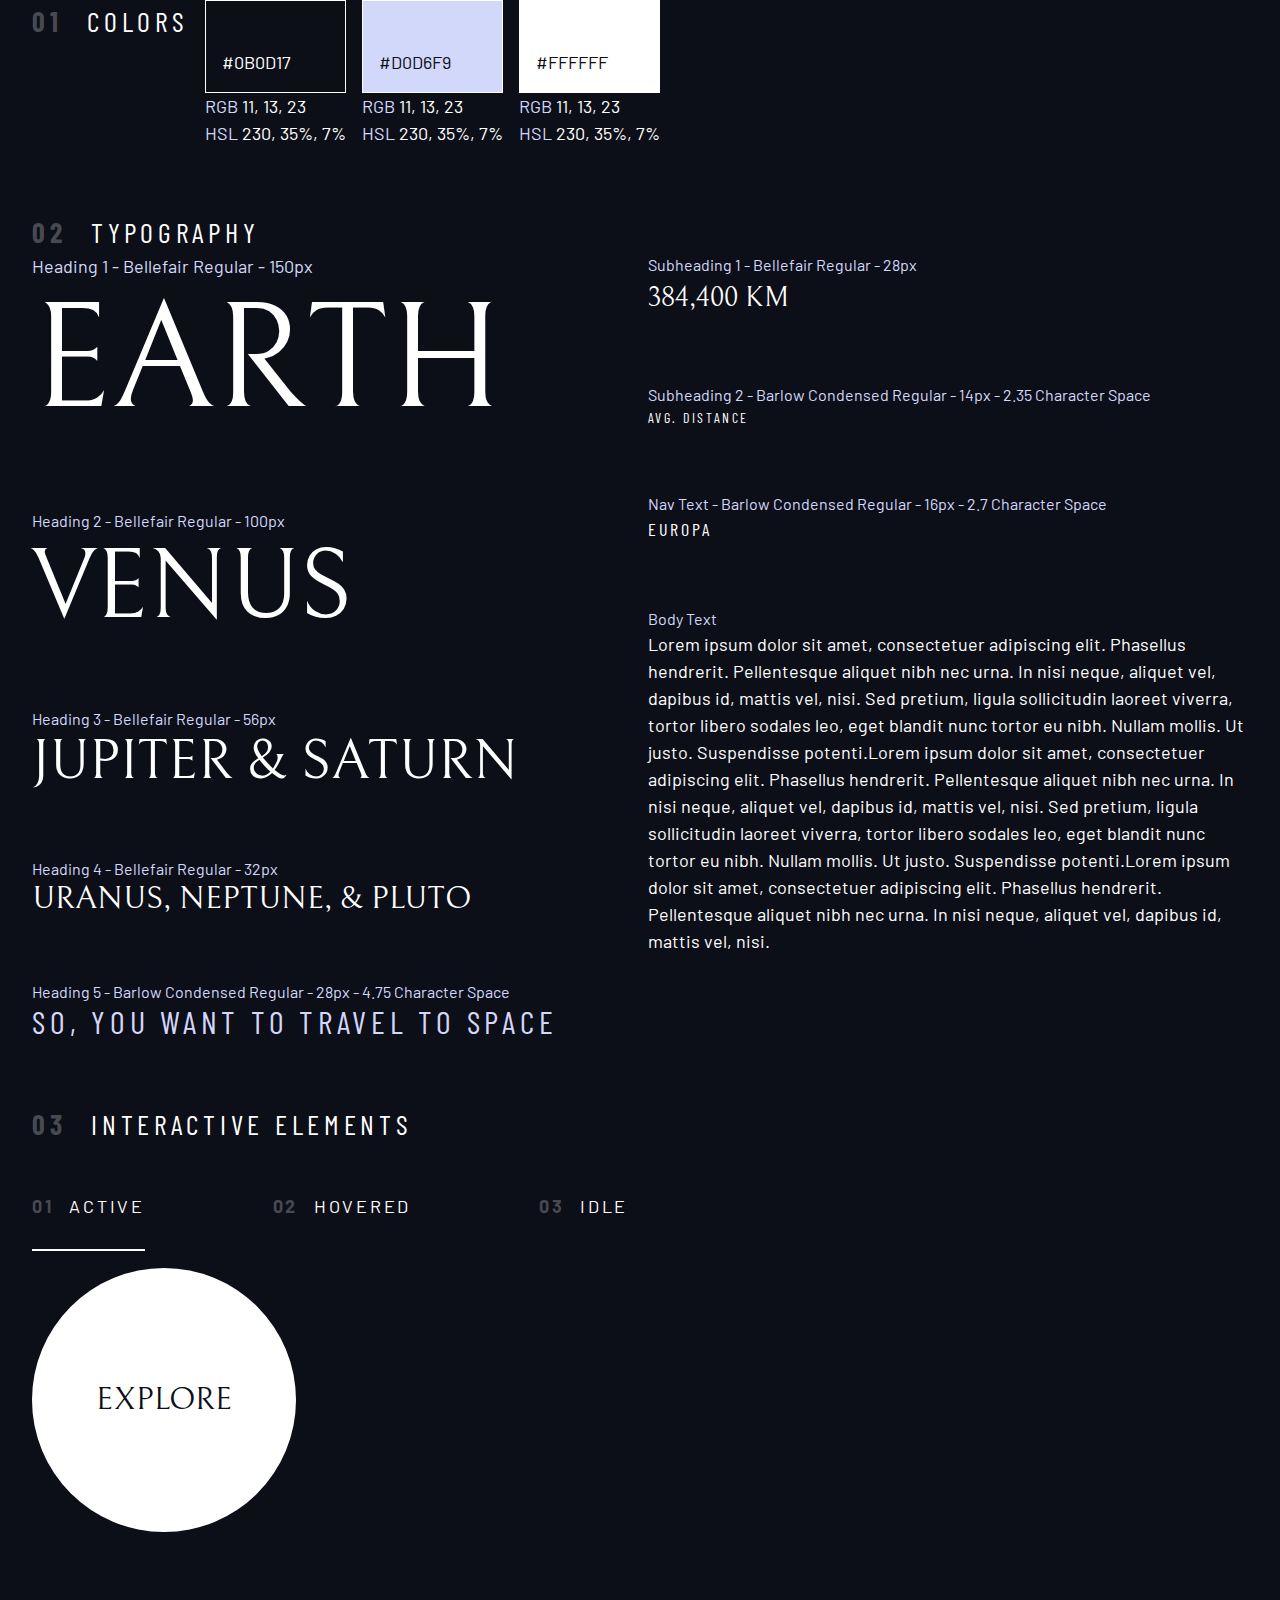
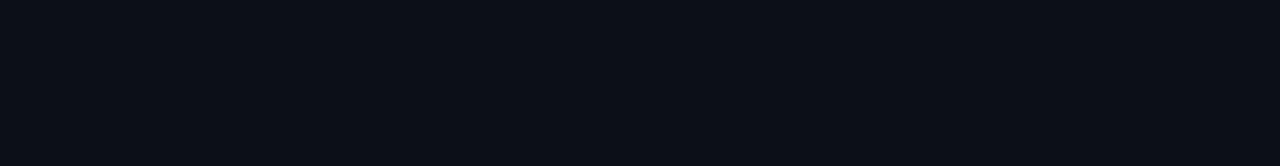
==== src/design-system.html @ 74d55a4c "creating interactive componenents" ====
<!DOCTYPE html>
<html lang="en">
  <head>
    <meta charset="UTF-8" />
    <meta http-equiv="X-UA-Compatible" content="IE=edge" />
    <meta name="viewport" content="width=device-width, initial-scale=1.0" />
    <link rel="preconnect" href="https://fonts.googleapis.com" />
    <link rel="preconnect" href="https://fonts.gstatic.com" crossorigin />
    <link rel="preconnect" href="https://fonts.googleapis.com">
    <link rel="preconnect" href="https://fonts.gstatic.com" crossorigin>
    <link href="https://fonts.googleapis.com/css2?family=Barlow&family=Barlow+Condensed:wght@400;700&family=Bellefair&display=swap" rel="stylesheet">
    <link rel="stylesheet" href="custom-properties.css">
    <link rel="stylesheet" href="reset.css" />
    <link rel="stylesheet" href="utility_classes.css" />
    <link rel="stylesheet" href="components.css" />
    <title>10_22_21_Frontend_Mentor_Space_Build_Along</title>
  </head>
  <body>
    <div class="container">
      <!--********************************************
        COLORS
      **********************************************-->
      <section id="colors" class="flex">
        <h2 class="numbered-title"><span>01 </span>Colors</h2>
        <div>
          <div
            class="| bg-dark | font-white"
            style="padding: 3rem 1rem 1rem; border: 1px solid white"
          >
            #0B0D17
          </div>
          <p><span class="font-accent">RGB</span> 11, 13, 23</p>
          <p><span class="font-accent">HSL</span> 230, 35%, 7%</p>
        </div>
        <div>
          <div
            class="| bg-accent | font-dark"
            style="padding: 3rem 1rem 1rem; border: 1px solid white"
          >
            #D0D6F9
          </div>
          <p><span class="font-accent">RGB</span> 11, 13, 23</p>
          <p><span class="font-accent">HSL</span> 230, 35%, 7%</p>
        </div>
        <div>
          <div
            class="| bg-white | font-dark"
            style="padding: 3rem 1rem 1rem; border: 1px solid white"
          >
            #FFFFFF
          </div>
          <p><span class="font-accent">RGB</span> 11, 13, 23</p>
          <p><span class="font-accent">HSL</span> 230, 35%, 7%</p>
        </div>
      </section>
      <!--********************************************
        TYPOGRAPHY
      **********************************************-->
      <section id="typography" style="margin: 4rem 0; --flow-space: 4rem;">
        <h2 class="numbered-title"><span>02 </span>Typography</h2>
        <div class="flex" >
          <div style="flex-basis: 100%" class="flow">
            <div>
              <p class="| fs300 | font-accent |">
                Heading 1 - Bellefair Regular - 150px
              </p>
              <p class="| fs-900 | ff-serif | uppercase |">Earth</p>
            </div>
            <div>
              <p class="| fs-300 | font-accent |">
                Heading 2 - Bellefair Regular - 100px
              </p>
              <p class="| fs-800 | ff-serif | uppercase |">Venus</p>
            </div>
            <div>
              <p class="| fs-300 | font-accent |">
                Heading 3 - Bellefair Regular - 56px
              </p>
              <p class="| fs-700 | ff-serif | uppercase |">Jupiter & Saturn</p>
            </div>
            <div>
              <p class="| fs-300 | font-accent |">
                Heading 4 - Bellefair Regular - 32px
              </p>
              <p class="| fs-600 | ff-serif | uppercase |">
                Uranus, Neptune, & Pluto
              </p>
            </div>
            <div>
              <p class="| fs-300 | font-accent |">
                Heading 5 - Barlow Condensed Regular - 28px - 4.75 Character
                Space
              </p>
              <p class="| fs-600 | ff-sans-condensed | font-accent | letter-spacing-3 | uppercase |">
                So, you want to travel to space
              </p>
            </div>
          </div>
          <div style="flex-basis: 100%" class="flow">
            <div>
              <p class="| fs-300 | font-accent |">
                Subheading 1 - Bellefair Regular - 28px
              </p>
              <p class="| fs-500 | ff-serif | uppercase |">384,400 km</p>
            </div>
            <div>
              <p class="| fs-300 | font-accent |">
                Subheading 2 - Barlow Condensed Regular - 14px - 2.35 Character
                Space
              </p>
              <p class="| fs-200 | ff-sans-condensed | letter-spacing-1 | uppercase |">
                Avg. Distance
              </p>
            </div>
            <div>
              <p class="| fs-300 | font-accent |">
                Nav Text - Barlow Condensed Regular - 16px - 2.7 Character Space
              </p>
              <p class="| ff-sans-condensed | letter-spacing-2 | uppercase |">
                Europa
              </p>
            </div>
            <div>
              <p class="| fs-300 | font-accent |">Body Text</p>
              <p>
                Lorem ipsum dolor sit amet, consectetuer adipiscing elit.
                Phasellus hendrerit. Pellentesque aliquet nibh nec urna. In nisi
                neque, aliquet vel, dapibus id, mattis vel, nisi. Sed pretium,
                ligula sollicitudin laoreet viverra, tortor libero sodales leo,
                eget blandit nunc tortor eu nibh. Nullam mollis. Ut justo.
                Suspendisse potenti.Lorem ipsum dolor sit amet, consectetuer
                adipiscing elit. Phasellus hendrerit. Pellentesque aliquet nibh
                nec urna. In nisi neque, aliquet vel, dapibus id, mattis vel,
                nisi. Sed pretium, ligula sollicitudin laoreet viverra, tortor
                libero sodales leo, eget blandit nunc tortor eu nibh. Nullam
                mollis. Ut justo. Suspendisse potenti.Lorem ipsum dolor sit
                amet, consectetuer adipiscing elit. Phasellus hendrerit.
                Pellentesque aliquet nibh nec urna. In nisi neque, aliquet vel,
                dapibus id, mattis vel, nisi.
              </p>
            </div>
          </div>
        </div>
      </section>
      <!--********************************************
        INTERACTIVE ELEMENTS
      **********************************************-->
      <section class="flow" id="interactive-elements" style="--flow-space: 3rem;">
        <h2 class="numbered-title"><span>03</span> Interactive Elements</h2>
        <!--navigation-->
        <div>
          <nav>
            <ul class="primary-navigation | uppercase | flex | font-white | underline-indicators">
              <li class=""><a href="#" class="letter-spacing-2 selected"><span>01</span>Active</a></li>
              <li class=""><a href="#" class="letter-spacing-2" onHover=true><span>02</span>Hovered</a></li>
              <li class=""><a href="#" class="letter-spacing-2"><span>03</span>Idle</a></li>
            </ul>
          </nav>
        </div>

        <!--buttons-->
        <div class="flow flex">
          <div>
            <!--explore buttons-->
            <a href="#" class="| large-button | ff-serif | fs-600 | font-dark | bg-white | uppercase">Explore</a>
          </div>
          <div style="margin-bottom: 50vh">
            <!-- Tabs -->


            <!-- Dots -->


            <!-- Numbers -->
          </div>
        </div>
      </section>
    </div>
  </body>
</html>
---- src/custom-properties.css ----
/**************************
Custom Properties
**************************/
:root {
  /* Color */
  --color-dark: 230 35% 7%;
  --color-accent: 231 77% 90%;
  --color-white: 0 0% 100%;

  /* Typography */
  /* font families */
  --ff-serif: "Bellefair", serif;
  --ff-sans-condensed: "Barlow Condensed", sans-serif;
  --ff-sans-normal: "Barlow", sans-serif;

  /* font sizes */
  --fs-200: 0.875rem;
  --fs-300: 1rem;
  --fs-400: 1.125rem;
  --fs-500: 1.75rem;
  --fs-600: 2rem;
  --fs-700: 3.5rem;
  --fs-800: 6.25rem;
  --fs-900: 9.375rem;
}
---- src/utility_classes.css ----
/**************************
Utility Classes
**************************/

.flex {
  display: flex;
  gap: var(--gap, 1rem);
}

.grid {
  display: grid;
  gap: var(--gap, 1rem);
}

.flow > * + * {
  margin-top: var(--flow-space, 1rem);
}

.container {
  padding-inline: 2rem;
  margin-inline: auto;
  max-width: 80rem;
}

.sr-only {
  position: absolute;
  width: 1px;
  height: 1px;
  padding: 0;
  margin: -1px;
  overflow: hidden;
  clip: rect(0, 0, 0, 0);
  white-space: nowrap;
  border: 0;
}

/**************************
Colors
**************************/
.bg-dark { background-color: hsl( var(--color-dark) / var(--bg-alpha, 1)); }
.bg-accent { background-color: hsl( var(--color-accent) / var(--bg-alpha, 1)); }
.bg-white { background-color: hsl( var(--color-white) / var(--bg-alpha, 1)); }

.font-dark { color: hsl( var(--color-dark) ); }
.font-accent { color: hsl( var(--color-accent) ); }
.font-white { color: hsl( var(--color-white) ); }

/**************************
Typography
**************************/
.ff-serif { font-family: var(--ff-serif); }
.ff-sans-condensed { font-family: var(--ff-sans-condensed); }
.ff-sans-normal { font-family: var(--ff-sans-normal); }

.letter-spacing-3 { letter-spacing: 4.75px; }
.letter-spacing-2 { letter-spacing: 2.7px; }
.letter-spacing-1 { letter-spacing: 2.35px; }

.uppercase { text-transform: uppercase; }

.fs-900 { font-size: var(--fs-900); }
.fs-800 { font-size: var(--fs-800); }
.fs-700 { font-size: var(--fs-700); }
.fs-600 { font-size: var(--fs-600); }
.fs-500 { font-size: var(--fs-500); }
.fs-400 { font-size: var(--fs-400); }
.fs-300 { font-size: var(--fs-300); }
.fs-200 { font-size: var(--fs-200); }

.fs-900,
.fs-800,
.fs-700,
.fs-600 {
  line-height: 1.1;
}

/* multi-element utilities */

.numbered-title {
  font-family: var(--ff-sans-condensed);
  font-size: var(--fs-500);
  text-transform: uppercase;
  letter-spacing: 4.72px;
}

.numbered-title span {
  color: hsl( var(--color-white) / 0.25);
  margin-right: 0.5em;
  font-weight: 700;
}

.underline-indicators a:hover:not(.selected),
.underline-indicators a:focus:not(.selected) {
  border-bottom: 2px solid hsl( var(--color-white) / 0.25);
}

.underline-indicators .selected {
  border-bottom: 2px solid hsl( var(--color-white) );
}
---- src/components.css ----
body {
  font-family: var(--ff-sans-normal);
  font-size: var(--fs-400);
  min-height: 100vh;
  background-color: hsl(var(--color-dark));
  color: hsl(var(--color-white));
}

/**************************
Components
**************************/

.large-button {
  display: grid;
  border-radius: 50%;
  place-items: center;
  text-decoration: none;
  aspect-ratio: 1;
  padding: 0 2em;
  position: relative;
  z-index: 1;
}

.large-button:hover::after,
.large-button:focus::after {
  animation: pulse-outline;
  animation-iteration-count: infinite;
  animation-timing-function: ease-in-out;
  animation-duration: 2.5s;
  background-color: hsl(var(--color-white) / 0.25);
  border-radius: 50%;
  content: "";
  position: absolute;
  width: 100%;
  height: 100%;
  z-index: -1;
}

.primary-navigation {
  --gap: 8rem;
}

.primary-navigation a {
  text-decoration: none;
  padding-block: 2rem;
}

.primary-navigation a > span {
  font-weight: 700;
  color: hsl( var(--color-white) / 0.25);
  margin-right: 1rem;
}

@keyframes pulse-outline {
  0% {
    transform: scale(1);
    opacity: 0;
  }

  50% {
    transform: scale(1.5);
    opacity: 1;
  }  

  100% {
    transform: scale(1);
    opacity: 0;
  }
}
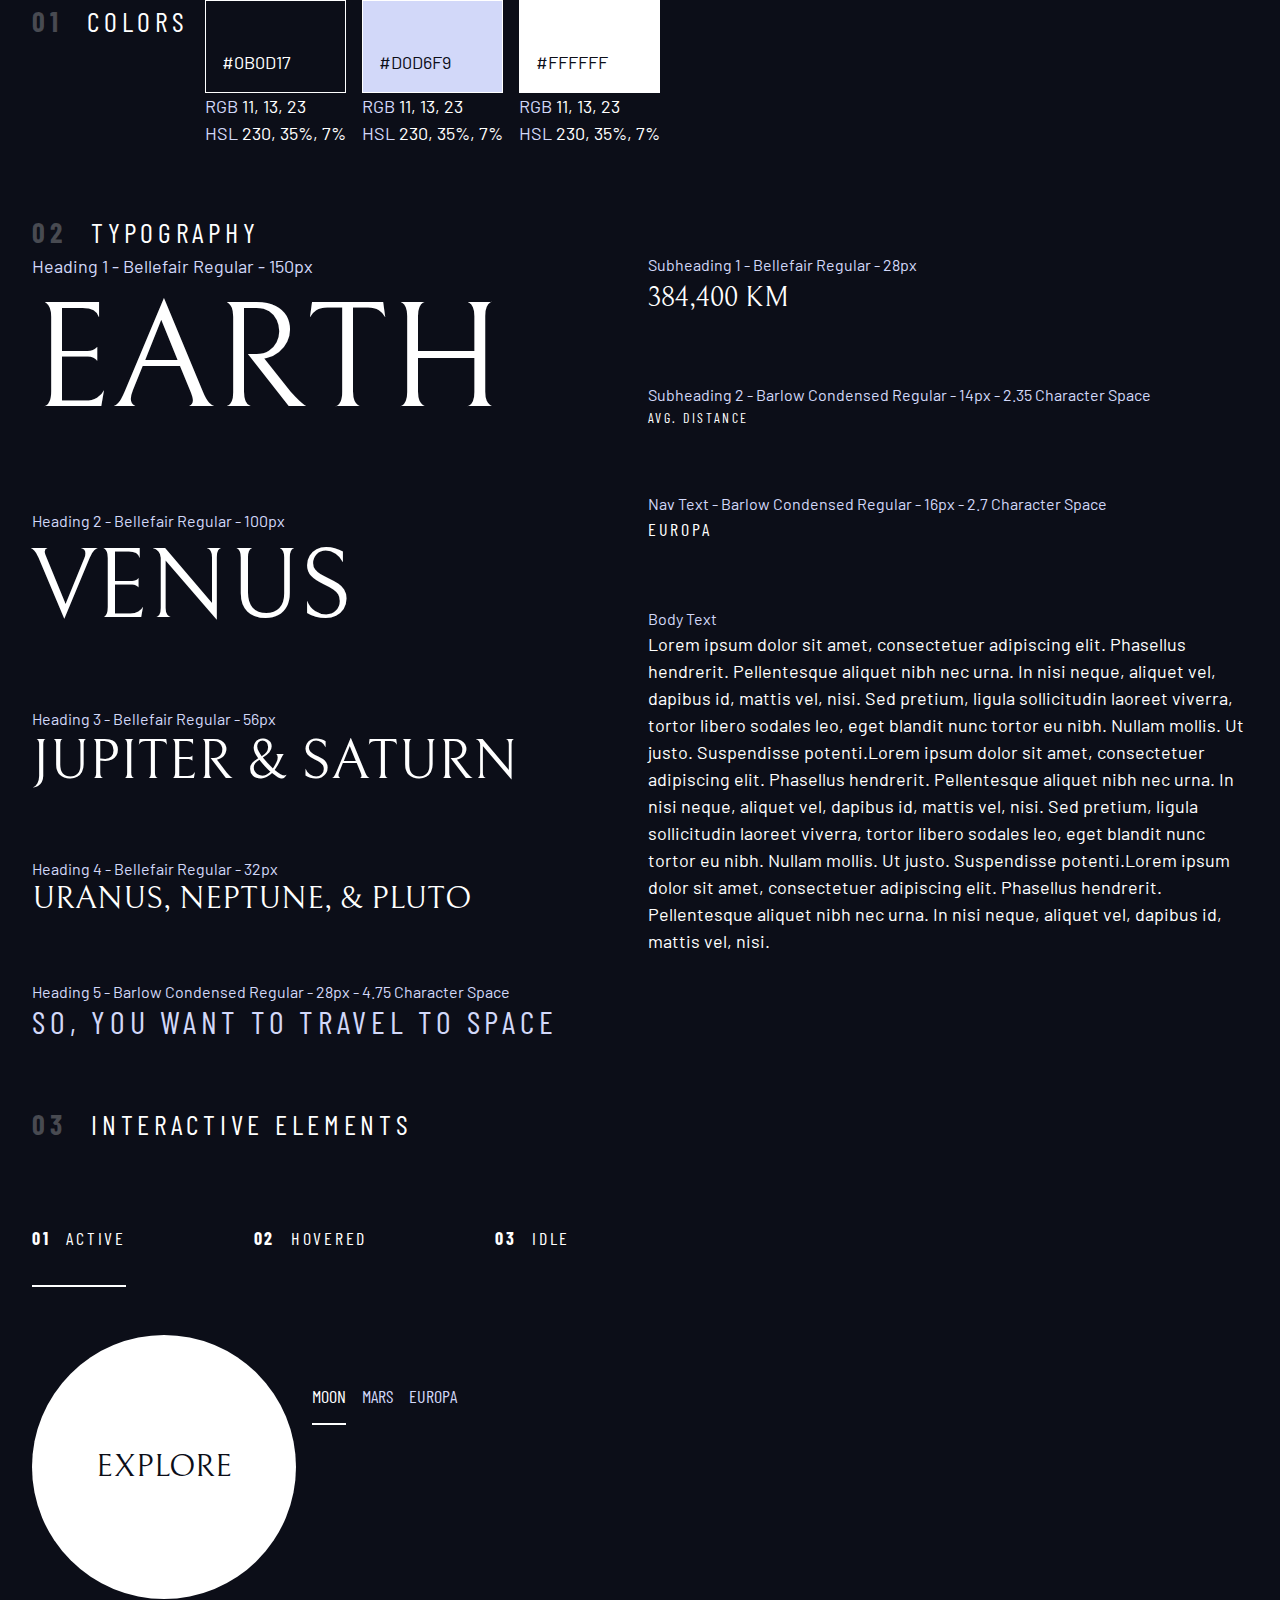
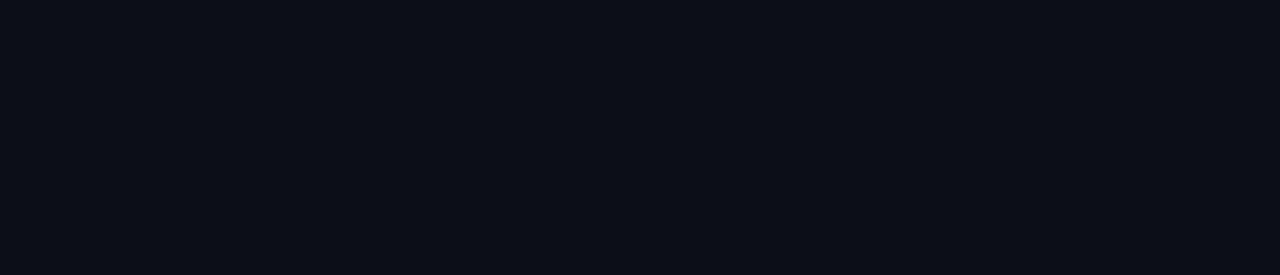
==== commit 80281ad5: "built tabs component" ====
--- a/src/design-system.html
+++ b/src/design-system.html
@@ -53,6 +53,7 @@
           <p><span class="font-accent">HSL</span> 230, 35%, 7%</p>
         </div>
       </section>
+
       <!--********************************************
         TYPOGRAPHY
       **********************************************-->
@@ -142,6 +143,7 @@
           </div>
         </div>
       </section>
+
       <!--********************************************
         INTERACTIVE ELEMENTS
       **********************************************-->
@@ -149,11 +151,11 @@
         <h2 class="numbered-title"><span>03</span> Interactive Elements</h2>
         <!--navigation-->
         <div>
-          <nav>
-            <ul class="primary-navigation | uppercase | flex | font-white | underline-indicators">
-              <li class=""><a href="#" class="letter-spacing-2 selected"><span>01</span>Active</a></li>
-              <li class=""><a href="#" class="letter-spacing-2" onHover=true><span>02</span>Hovered</a></li>
-              <li class=""><a href="#" class="letter-spacing-2"><span>03</span>Idle</a></li>
+          <nav class="primary-navigation">
+            <ul class="| uppercase | flex | font-white | underline-indicators">
+              <li class="active"><a href="#" class="letter-spacing-2"><span>01</span>Active</a></li>
+              <li><a href="#" class="letter-spacing-2" onHover=true><span>02</span>Hovered</a></li>
+              <li><a href="#" class="letter-spacing-2"><span>03</span>Idle</a></li>
             </ul>
           </nav>
         </div>
@@ -166,7 +168,13 @@
           </div>
           <div style="margin-bottom: 50vh">
             <!-- Tabs -->
-
+            <div class="tabs">
+              <ul class="flex | underline-indicators" style="--underline-padding-block: 0 0.75rem">
+                <li class="active"><a href="#" class="uppercase">Moon</a></li>
+                <li><a href="#" class="uppercase">Mars</a></li>
+                <li><a href="#" class="uppercase">Europa</a></li>
+              </ul>
+            </div>
 
             <!-- Dots -->
 
--- a/src/utility_classes.css
+++ b/src/utility_classes.css
@@ -89,13 +89,19 @@
   font-weight: 700;
 }
 
-.underline-indicators a:hover:not(.selected),
-.underline-indicators a:focus:not(.selected) {
-  border-bottom: 2px solid hsl( var(--color-white) / 0.25);
+.underline-indicators > * {
+  padding-block: var(--underline-padding-block, 2rem 2rem);
+  border-bottom: 0.2rem solid transparent;
 }
 
-.underline-indicators .selected {
-  border-bottom: 2px solid hsl( var(--color-white) );
+.underline-indicators > *:hover,
+.underline-indicators > *:focus {
+  border-bottom: 0.2rem solid hsl( var(--color-white) / 0.5);
+}
+
+.underline-indicators > .active {
+  border-bottom: 2px solid hsl( var(--color-white) / 1);
+  color: hsl( var(--color-white));
 }
 
 
--- a/src/components.css
+++ b/src/components.css
@@ -42,13 +42,21 @@
 
 .primary-navigation a {
   text-decoration: none;
-  padding-block: 2rem;
+  font-family: var(--ff-sans-condensed);
 }
 
 .primary-navigation a > span {
   font-weight: 700;
-  color: hsl( var(--color-white) / 0.25);
   margin-right: 1rem;
+}
+
+.tabs {
+  font-family: var(--ff-sans-condensed);
+  color: hsl( var(--color-accent) );
+}
+
+.tabs a {
+  text-decoration: none;
 }
 
 @keyframes pulse-outline {
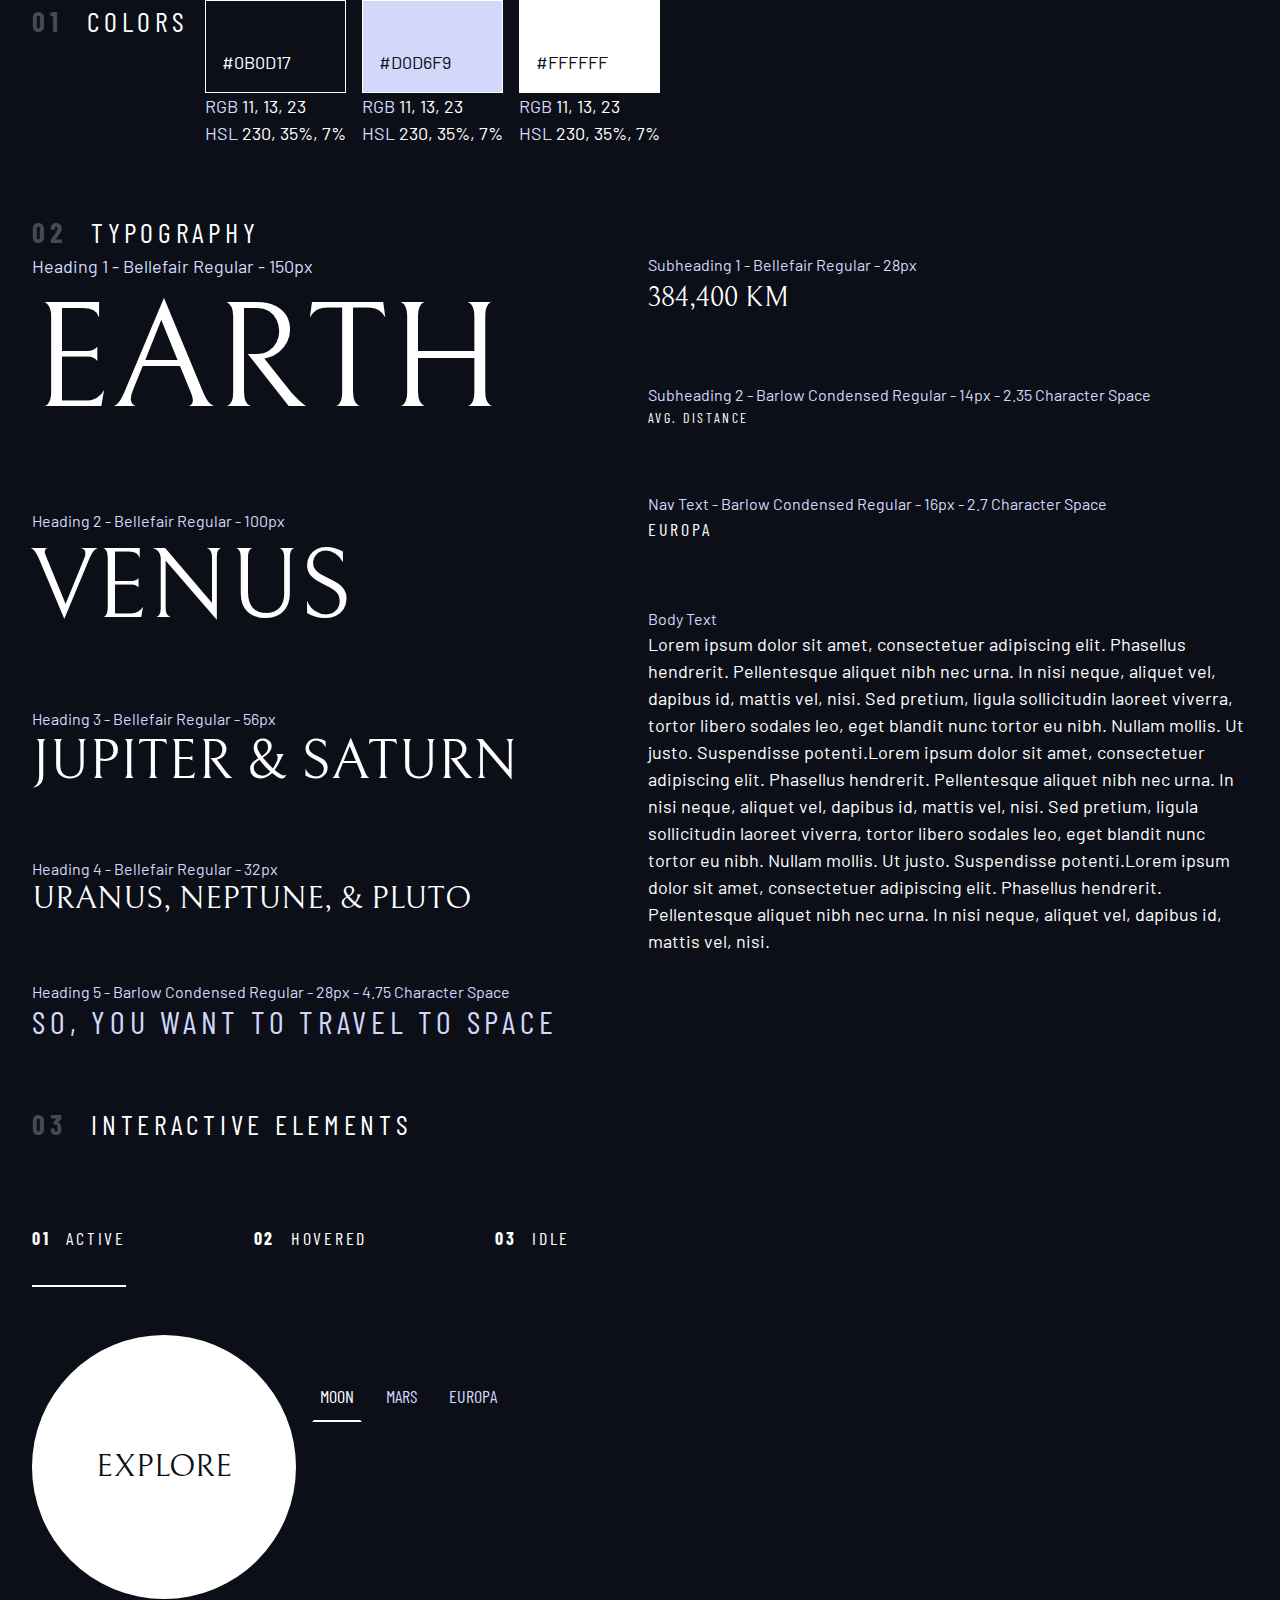
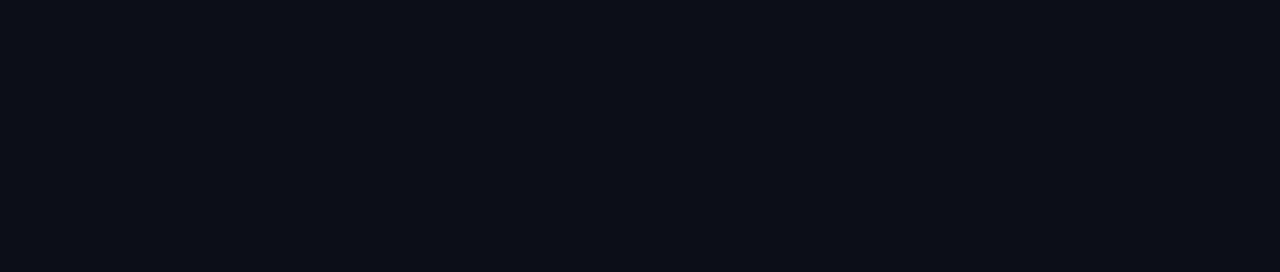
==== commit 80312c2b: "rebuilt tabs component using buttons" ====
--- a/src/design-system.html
+++ b/src/design-system.html
@@ -168,12 +168,10 @@
           </div>
           <div style="margin-bottom: 50vh">
             <!-- Tabs -->
-            <div class="tabs">
-              <ul class="flex | underline-indicators" style="--underline-padding-block: 0 0.75rem">
-                <li class="active"><a href="#" class="uppercase">Moon</a></li>
-                <li><a href="#" class="uppercase">Mars</a></li>
-                <li><a href="#" class="uppercase">Europa</a></li>
-              </ul>
+            <div class="tabs | flex | underline-indicators" style="--underline-padding-block: 0 0.75rem">
+                <button class="uppercase active">Moon</button>
+                <button class="uppercase">Mars</button>
+                <button class="uppercase">Europa</button>
             </div>
 
             <!-- Dots -->
--- a/src/components.css
+++ b/src/components.css
@@ -51,12 +51,19 @@
 }
 
 .tabs {
-  font-family: var(--ff-sans-condensed);
-  color: hsl( var(--color-accent) );
 }
 
-.tabs a {
-  text-decoration: none;
+.tabs button {
+  background-color: transparent;
+  font-family: var(--ff-sans-condensed);
+  font-size: var(--fs-400);
+  color: hsl( var(--color-accent) );
+  outline: none;
+  border-color: transparent;
+}
+
+.tabs button:hover {
+  cursor: pointer;
 }
 
 @keyframes pulse-outline {
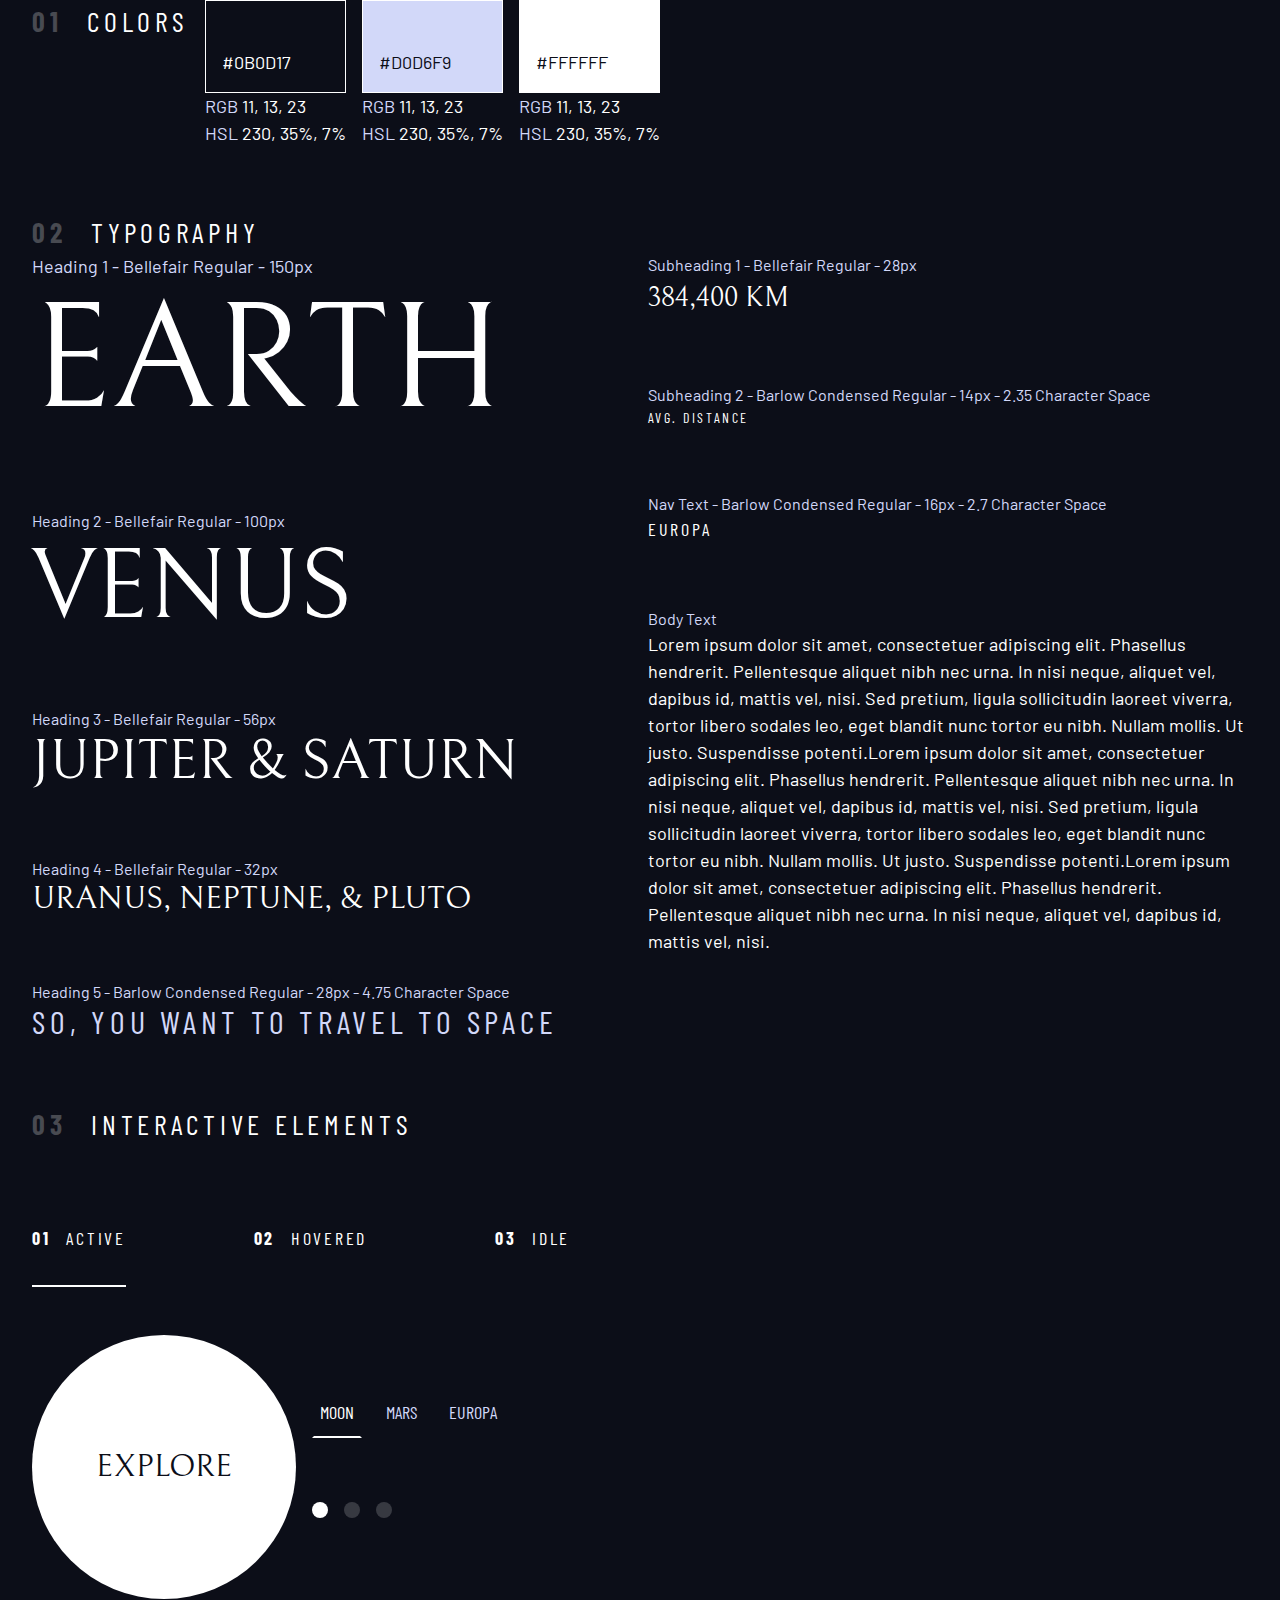
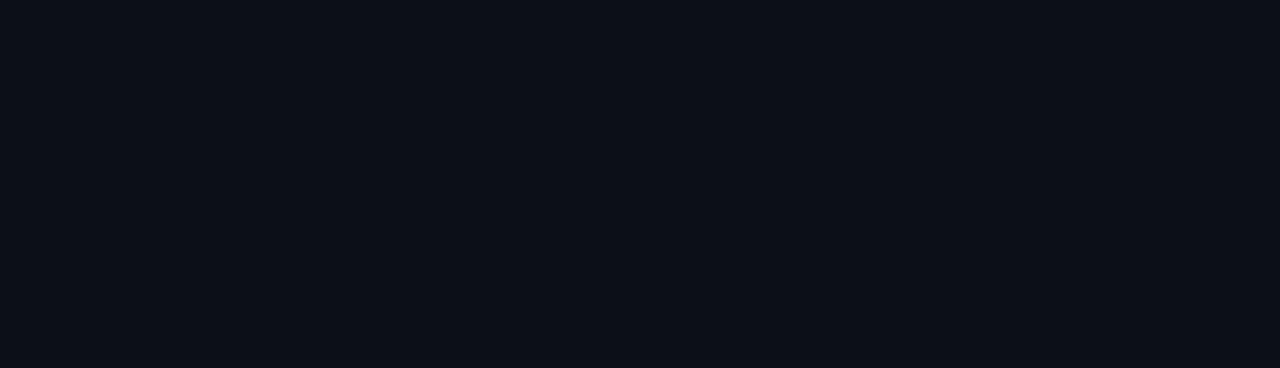
==== commit ddbfeea5: "dot indicators done" ====
--- a/src/design-system.html
+++ b/src/design-system.html
@@ -166,16 +166,19 @@
             <!--explore buttons-->
             <a href="#" class="| large-button | ff-serif | fs-600 | font-dark | bg-white | uppercase">Explore</a>
           </div>
-          <div style="margin-bottom: 50vh">
+          <div class="flow" style="margin-bottom: 50vh; --flow-space:4rem">
             <!-- Tabs -->
             <div class="tabs | flex | underline-indicators" style="--underline-padding-block: 0 0.75rem">
-                <button class="uppercase active">Moon</button>
-                <button class="uppercase">Mars</button>
-                <button class="uppercase">Europa</button>
+                <button class="uppercase active" aria-selected="true">Moon</button>
+                <button class="uppercase" aria-selected="false">Mars</button>
+                <button class="uppercase" aria-selected="false">Europa</button>
             </div>
-
             <!-- Dots -->
-
+            <div class="dot-indicators flex">
+              <button aria-selected="true"><span class="sr-only">title for screen reader</span></button>
+              <button aria-selected="false"><span class="sr-only">title for screen reader</span></button>
+              <button aria-selected="false"><span class="sr-only">title for screen reader</span></button>
+            </div>
 
             <!-- Numbers -->
           </div>
--- a/src/utility_classes.css
+++ b/src/utility_classes.css
@@ -90,6 +90,7 @@
 }
 
 .underline-indicators > * {
+  cursor: pointer;
   padding-block: var(--underline-padding-block, 2rem 2rem);
   border-bottom: 0.2rem solid transparent;
 }
@@ -99,7 +100,8 @@
   border-bottom: 0.2rem solid hsl( var(--color-white) / 0.5);
 }
 
-.underline-indicators > .active {
+.underline-indicators > .active,
+.underline-indicators > [aria-selected="true"] {
   border-bottom: 2px solid hsl( var(--color-white) / 1);
   color: hsl( var(--color-white));
 }
--- a/src/components.css
+++ b/src/components.css
@@ -50,9 +50,6 @@
   margin-right: 1rem;
 }
 
-.tabs {
-}
-
 .tabs button {
   background-color: transparent;
   font-family: var(--ff-sans-condensed);
@@ -62,8 +59,23 @@
   border-color: transparent;
 }
 
-.tabs button:hover {
+.dot-indicators > * {
+  aspect-ratio: 1;
+  border-radius: 50%;
   cursor: pointer;
+  padding: 0.5rem;
+  border: none;
+  background-color: hsl( var(--color-white) / 0.18);
+}
+
+.dot-indicators > *:hover,
+.dot-indicators > *:focus {
+  background-color: hsl( var(--color-white) / 0.5);
+}
+
+/* .dot-indicators > *:active, */
+.dot-indicators > [aria-selected="true"] {
+  background-color: hsl( var(--color-white) / 1);
 }
 
 @keyframes pulse-outline {
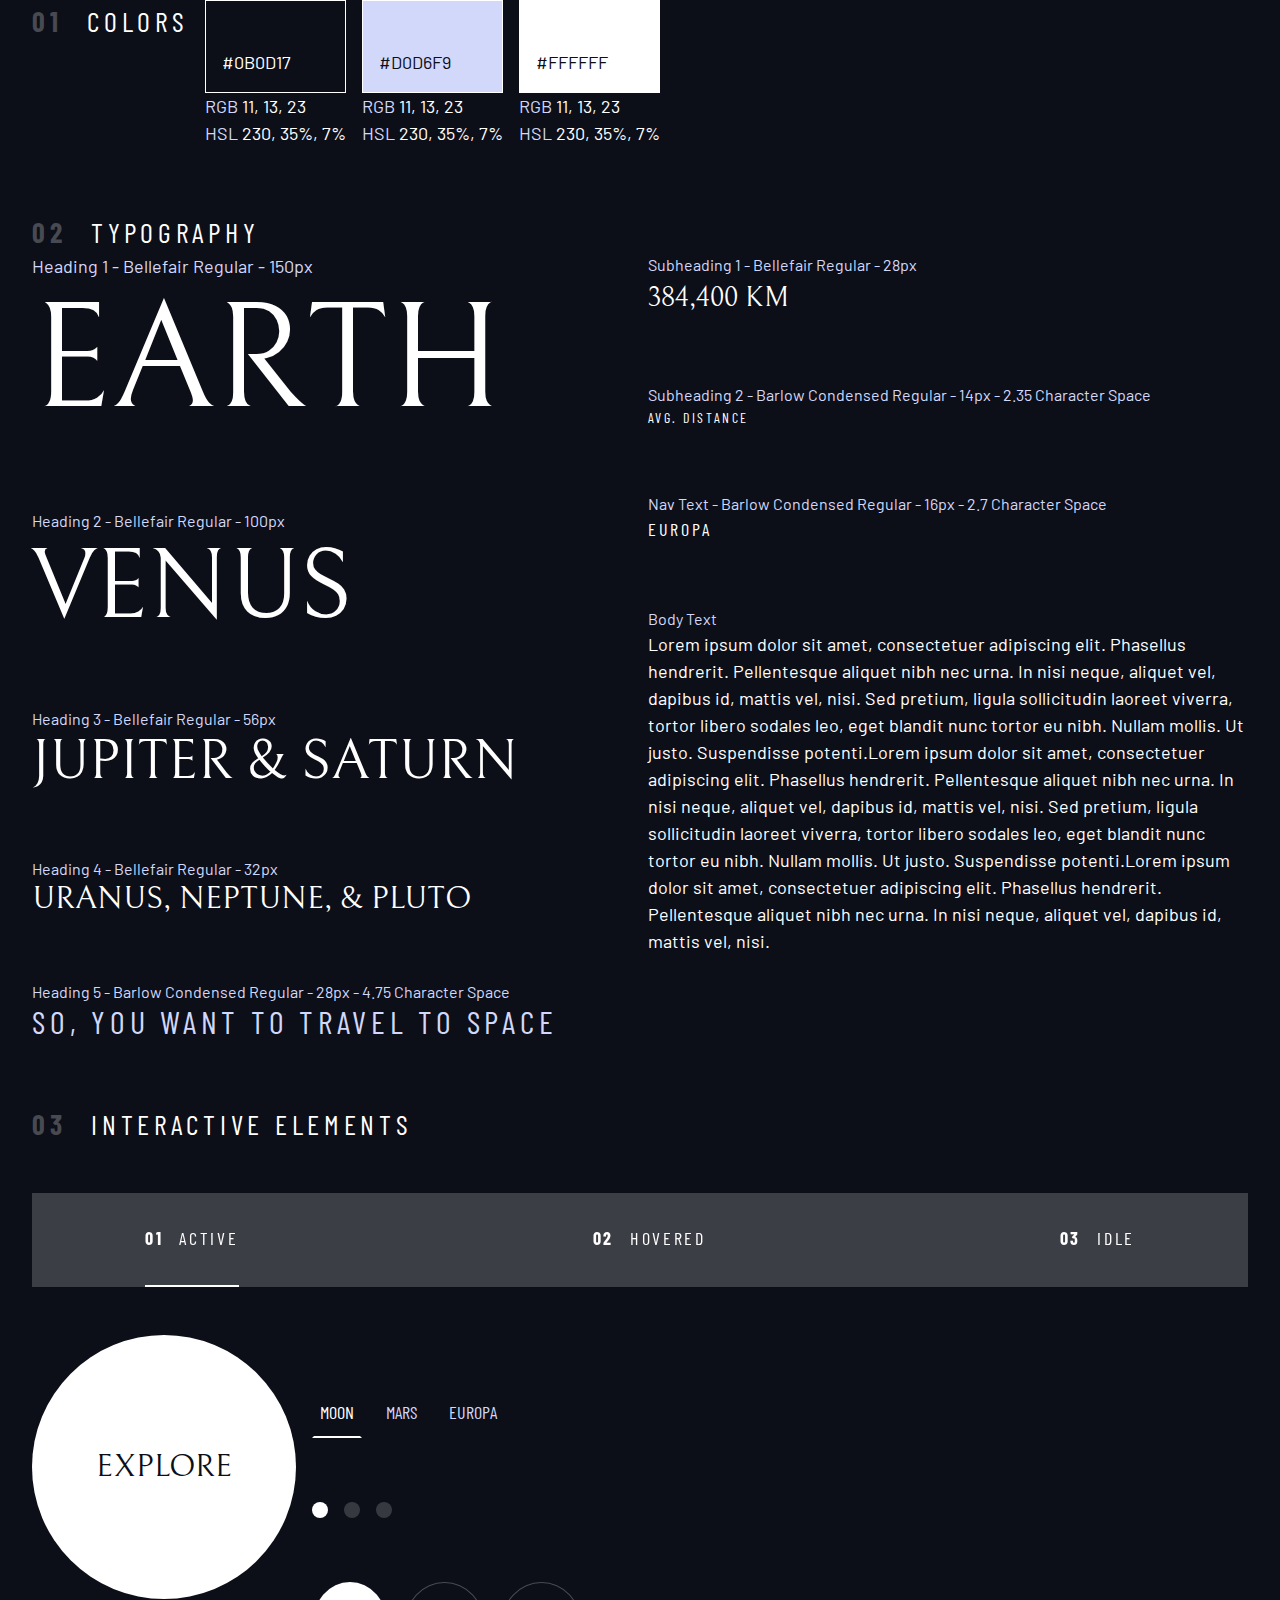
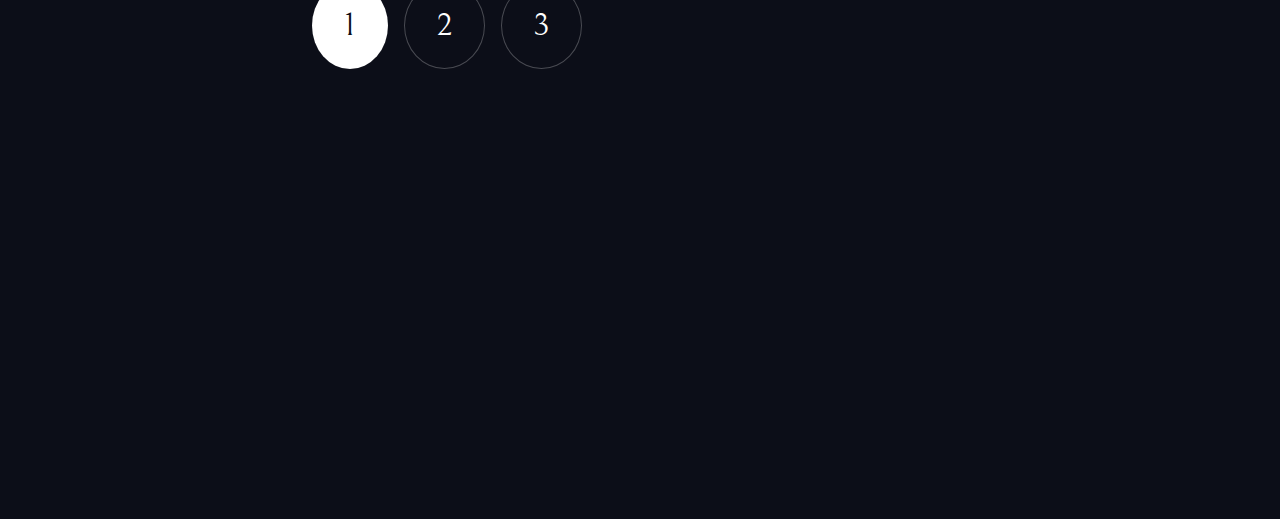
==== commit c8f3e558: "started building the home page" ====
--- a/src/design-system.html
+++ b/src/design-system.html
@@ -181,6 +181,11 @@
             </div>
 
             <!-- Numbers -->
+            <div class='number-indicators | flex | '>
+              <button class="active">1</button>
+              <button>2</button>
+              <button>3</button>
+            </div>
           </div>
         </div>
       </section>
--- a/src/utility_classes.css
+++ b/src/utility_classes.css
@@ -106,7 +106,15 @@
   color: hsl( var(--color-white));
 }
 
+/**************************
+page backgrounds
+**************************/
+.bg-earth-image {
+  background-image: url("./assets/home/background-home-desktop.jpg");
+  background-size: cover;
+}
 
 
 
 
+
--- a/src/components.css
+++ b/src/components.css
@@ -36,9 +36,30 @@
   z-index: -1;
 }
 
+.logo {
+  align-items: center;
+  position: relative;
+}
+
+.logo::after {
+  content: "";
+  border-bottom: 1px solid dimgray;
+  width: 431px;
+  position: absolute;
+  right: -500px;
+}
+
 .primary-navigation {
   --gap: 8rem;
+  margin-left: auto;
 }
+
+.primary-navigation ul {
+  background-color:hsl( var(--color-white) / 0.2);
+  backdrop-filter: blur(100px);
+  justify-content: space-around;
+}
+
 
 .primary-navigation a {
   text-decoration: none;
@@ -73,9 +94,38 @@
   background-color: hsl( var(--color-white) / 0.5);
 }
 
-/* .dot-indicators > *:active, */
+.dot-indicators > *:active,
 .dot-indicators > [aria-selected="true"] {
   background-color: hsl( var(--color-white) / 1);
+}
+
+.number-indicators {
+  font-family: var(--ff-serif);
+}
+
+.number-indicators > * {
+  aspect-ratio: 1;
+  border: 1px solid hsl( var(--color-white) / 0.25);
+  border-radius: 50%;
+  color: hsl( var(--color-white) / 1);
+  cursor: pointer;
+  font-size: var(--fs-600);
+  padding-block: 1.5rem;
+  padding-inline: 2rem;
+  background-color: transparent;
+}
+
+.number-indicators > *:hover,
+.number-indicators > *:focus {
+  border-color: hsl( var(--color-white) / 1);
+}
+
+.number-indicators > .active,
+.number-indicators > *:active,
+.number-indicators > [aria-selected="true"]
+{
+  background-color: hsl( var(--color-white) / 1);
+  color: hsl( var(--color-dark));
 }
 
 @keyframes pulse-outline {
